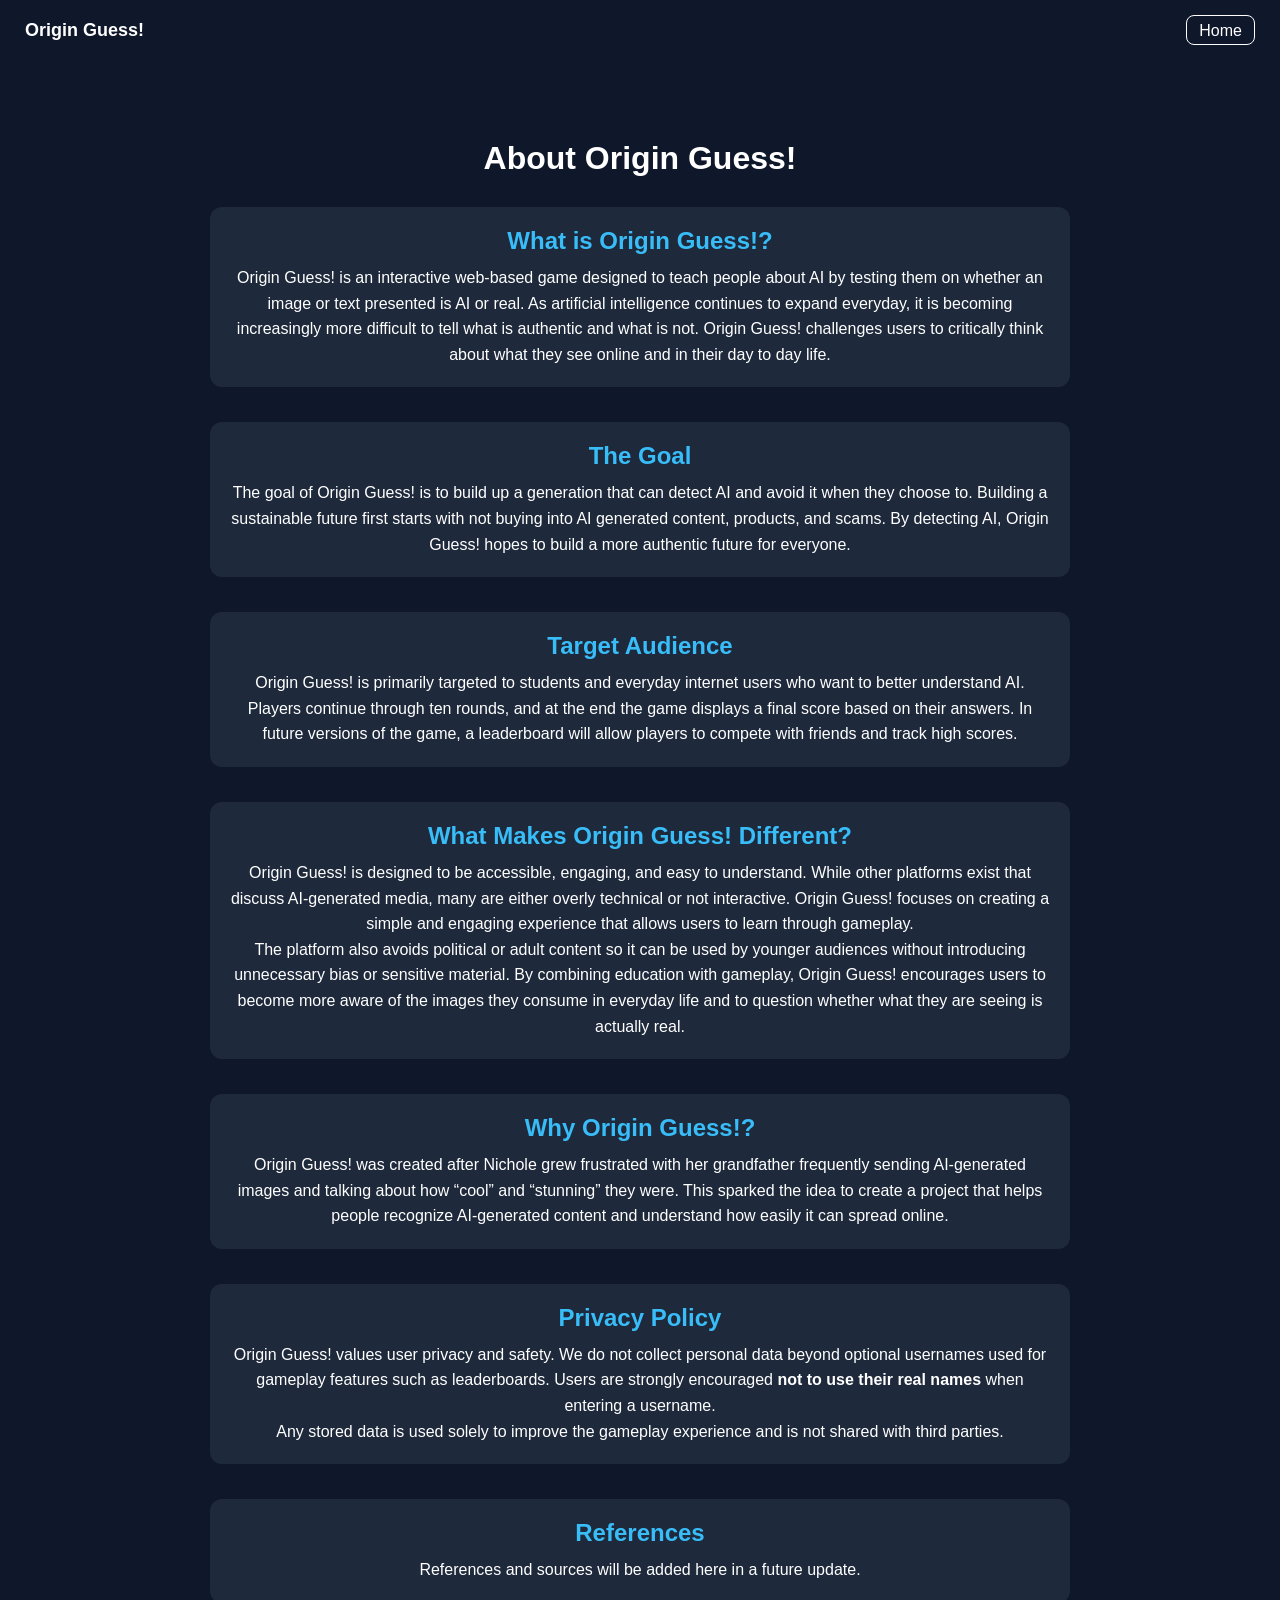
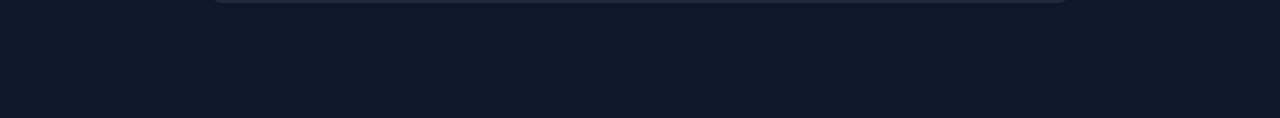
==== about.html @ 5c2cb1cc "Create about.html" ====
<!DOCTYPE html>
<html lang="en">
<head>
  <meta charset="UTF-8">
  <title>About | Origin Guess</title>
  <link rel="stylesheet" href="style.css">

  <style>
    body {
      font-family: Arial, Helvetica, sans-serif;
      background-color: #0f172a;
      color: white;
      margin: 0;
    }

    /* HEADER */
    .header {
      position: fixed;
      top: 0;
      left: 0;
      width: 100%;
      display: flex;
      justify-content: space-between;
      align-items: center;
      padding: 15px 25px;
      box-sizing: border-box;
      z-index: 1000;
    }

    .logo {
      font-size: 18px;
      font-weight: bold;
    }

    .home-btn {
      text-decoration: none;
      color: white;
      border: 1px solid white;
      padding: 6px 12px;
      border-radius: 8px;
      transition: 0.2s;
    }

    .home-btn:hover {
      background-color: white;
      color: #0f172a;
    }

    /* MAIN CONTENT */
    .container {
      max-width: 900px;
      margin: 120px auto 60px;
      padding: 20px;
    }

    h1 {
      text-align: center;
      margin-bottom: 30px;
    }

    .section {
      margin-bottom: 35px;
      padding: 20px;
      background-color: #1e293b;
      border-radius: 12px;
    }

    .section h2 {
      margin-bottom: 10px;
      color: #38bdf8;
    }

    .section p {
      line-height: 1.6;
    }
  </style>
</head>

<body>

  <!-- HEADER -->
  <div class="header">
    <div class="logo">Origin Guess!</div>
    <a href="index.html" class="home-btn">Home</a>
  </div>

  <!-- MAIN -->
  <div class="container">

    <h1>About Origin Guess!</h1>

    <div class="section">
      <h2>What is Origin Guess!?</h2>
      <p>
        Origin Guess! is an interactive web-based game designed to teach people about AI by testing them on whether an image or text presented is AI or real.
        As artificial intelligence continues to expand everyday, it is becoming increasingly more difficult to tell what is authentic and what is not.
        Origin Guess! challenges users to critically think about what they see online and in their day to day life.
      </p>
    </div>

    <div class="section">
      <h2>The Goal</h2>
      <p>
        The goal of Origin Guess! is to build up a generation that can detect AI and avoid it when they choose to.
        Building a sustainable future first starts with not buying into AI generated content, products, and scams.
        By detecting AI, Origin Guess! hopes to build a more authentic future for everyone.
      </p>
    </div>

    <div class="section">
      <h2>Target Audience</h2>
      <p>
        Origin Guess! is primarily targeted to students and everyday internet users who want to better understand AI.
        Players continue through ten rounds, and at the end the game displays a final score based on their answers.
        In future versions of the game, a leaderboard will allow players to compete with friends and track high scores.
      </p>
    </div>

    <div class="section">
      <h2>What Makes Origin Guess! Different?</h2>
      <p>
        Origin Guess! is designed to be accessible, engaging, and easy to understand.
        While other platforms exist that discuss AI-generated media, many are either overly technical or not interactive.
        Origin Guess! focuses on creating a simple and engaging experience that allows users to learn through gameplay.
      </p>
      <p>
        The platform also avoids political or adult content so it can be used by younger audiences without introducing unnecessary bias or sensitive material.
        By combining education with gameplay, Origin Guess! encourages users to become more aware of the images they consume in everyday life and to question whether what they are seeing is actually real.
      </p>
    </div>

    <div class="section">
      <h2>Why Origin Guess!?</h2>
      <p>
        Origin Guess! was created after Nichole grew frustrated with her grandfather frequently sending AI-generated images and talking about how “cool” and “stunning” they were.
        This sparked the idea to create a project that helps people recognize AI-generated content and understand how easily it can spread online.
      </p>
    </div>

    <div class="section">
      <h2>Privacy Policy</h2>
      <p>
        Origin Guess! values user privacy and safety. We do not collect personal data beyond optional usernames used for gameplay features such as leaderboards.
        Users are strongly encouraged <strong>not to use their real names</strong> when entering a username.
      </p>
      <p>
        Any stored data is used solely to improve the gameplay experience and is not shared with third parties.
      </p>
    </div>

    <div class="section">
      <h2>References</h2>
      <p>
        References and sources will be added here in a future update.
      </p>
    </div>

  </div>

</body>
</html>
---- style.css ----
*{
    margin:0;
    padding:0;
    box-sizing:border-box;
}

body{
    font-family: Arial, Helvetica, sans-serif;
    background:#f4f4f4;
    color:#222;
    display:flex;
    flex-direction:column;
    min-height:100vh;
}

body.fade-out{
    opacity:0;
    transition:0.4s ease;
}

.fade-in{
    opacity:1;
    animation:fadeIn 0.6s ease-in;
}

@keyframes fadeIn{
    from{opacity:0;}
    to{opacity:1;}
}

.popup {
  position: fixed;
  top: 0;
  left: 0;
  width: 100%;
  height: 100%;
  background: rgba(0,0,0,0.6);
  display: flex;
  justify-content: center;
  align-items: center;
  z-index: 1000;
}

.popup.hidden {
  display: none;
}

.popup-content {
  background: white;
  padding: 25px;
  border-radius: 12px;
  text-align: center;
  width: 300px;
}


.container,
.game-container{
    flex:1;
    text-align:center;
    padding:60px 20px;
}


.game-header{
    display:flex;
    justify-content:space-between;
    align-items:center;
    padding:15px 20px;
}

.header-logo{
    height:50px;
}

.home-btn{
    height:30px;
    cursor:pointer;
}

.learn-card {
  background: #fff;
  padding: 20px;
  margin: 20px auto;
  width: 90%;
  max-width: 600px;
  border-radius: 12px;
  box-shadow: 0 2px 6px rgba(0,0,0,0.08);

  display: none;
}

.logo-box{
    display:inline-block;
    border:4px solid #222;
    padding:20px;
    border-radius:12px;
    background:white;
}

.logo-box img{
    max-width:320px;
    width:100%;
}

.divider{
    width:200px;
    height:2px;
    background:#222;
    margin:20px auto 30px auto;
    border-radius:2px;
}

.quiz-container {
  text-align: center;
  margin-bottom: 40px;
}

.quiz-container img {
  max-width: 400px;
  width: 100%;
  border-radius: 12px;
  margin-bottom: 15px;
}

.quiz-buttons button {
  margin: 5px;
  padding: 10px 20px;
  border: none;
  border-radius: 8px;
  cursor: pointer;
  background-color: #333;
  color: white;
}

.quiz-buttons button:hover {
  background-color: #555;
}

.result {
  margin-top: 15px;
  font-weight: bold;
}

.explanation {
  margin-top: 10px;
  font-size: 14px;
  color: #555;
  max-width: 500px;
  margin-left: auto;
  margin-right: auto;
}

.tagline{
    margin-top:25px;
    font-size:20px;
    color:#555;
}

.buttons{
    margin-top:40px;
    display:flex;
    flex-direction:column;
    align-items:center;
    gap:15px;
}

.btn{
    text-decoration:none;
    background:#7f9a8a;
    color:white;
    padding:12px 28px;
    border-radius:8px;
    font-size:16px;
    width:220px;
    transition:0.2s;
}

.btn:hover{
    opacity:0.85;
}

.play{
    font-size:20px;
    padding:16px 36px;
    width:260px;
    background:#ff5a5a;
}

.hidden{
    display:none;
}

#difficulty-menu{
    margin-top:30px;
    text-align:center;
}

.difficulty-buttons{
    display:flex;
    flex-direction:column;
    align-items:center;
    gap:15px;
    margin-top:20px;
}


#leaderboard{
    margin-top:20px;
    width:100%;
    display:flex;
    flex-direction:column;
    align-items:center;
}

.leaderboard-item{
    display:flex;
    justify-content:space-between;
    align-items:center;
    padding:12px 16px;
    margin:8px 0;
    width:90%;
    max-width:500px;
    border-radius:12px;
    background:#ffffff;
    box-shadow:0 2px 6px rgba(0,0,0,0.08);
    font-size:16px;
    transition:0.2s;
}

.leaderboard-item:hover{
    transform:scale(1.01);
}

.gold{
    background:linear-gradient(90deg,#ffd700,#fff4b3);
}

.silver{
    background:linear-gradient(90deg,#c0c0c0,#f0f0f0);
}

.bronze{
    background:linear-gradient(90deg,#cd7f32,#f5d1a4);
}

.leaderboard-item.you{
    background:#eef5f1 !important;
    outline:2px solid #c7e8d4;
}

.leaderboard-item span{
    flex:1;
    text-align:center;
}

.leaderboard-item span:first-child{
    text-align:left;
    font-weight:bold;
}

.level-header {
  text-align: center;
  margin-bottom: 25px;
}

.level-header h1 {
  color: #e53935; /* nice red */
  font-size: 2.5rem;
  margin-bottom: 10px;
  letter-spacing: 1px;
}

.divider {
  width: 80px;
  height: 4px;
  background-color: #e53935;
  margin: 0 auto;
  border-radius: 2px;
}
.leaderboard-item span:last-child{
    text-align:right;
    font-weight:bold;
}

#play-again{
    margin:15px 0;
    padding:12px 20px;
    border:none;
    border-radius:10px;
    background:#7b2cbf;
    color:white;
    font-weight:bold;
    cursor:pointer;
}
.username-warning{
  font-size:13px;
  color:#666;
  margin:10px 0 15px 0;
}

#play-again:hover{
    opacity:0.9;
}

footer{
    background:#222;      
    color:white;            
    text-align:center;
    padding:20px;
    margin-top:auto;        
}

/* spacing between lines */
footer p{
    margin:5px 0;
}

.video-container {
  position: relative;
  width: 100%;
  max-width: 700px;
  height: 394px; 
  margin: 0 auto 25px auto;
  padding-bottom: 0;
}

.video-container iframe {
  position: absolute;
  top: 0;
  left: 0;
  width: 100%;
  height: 100%;
  border: none;
}

footer a{
    color:#ff5a5a;        
    text-decoration:none;
    margin:0 4px;
    font-weight:500;
}

footer a:hover{
    text-decoration:underline;
    opacity:0.85;
}
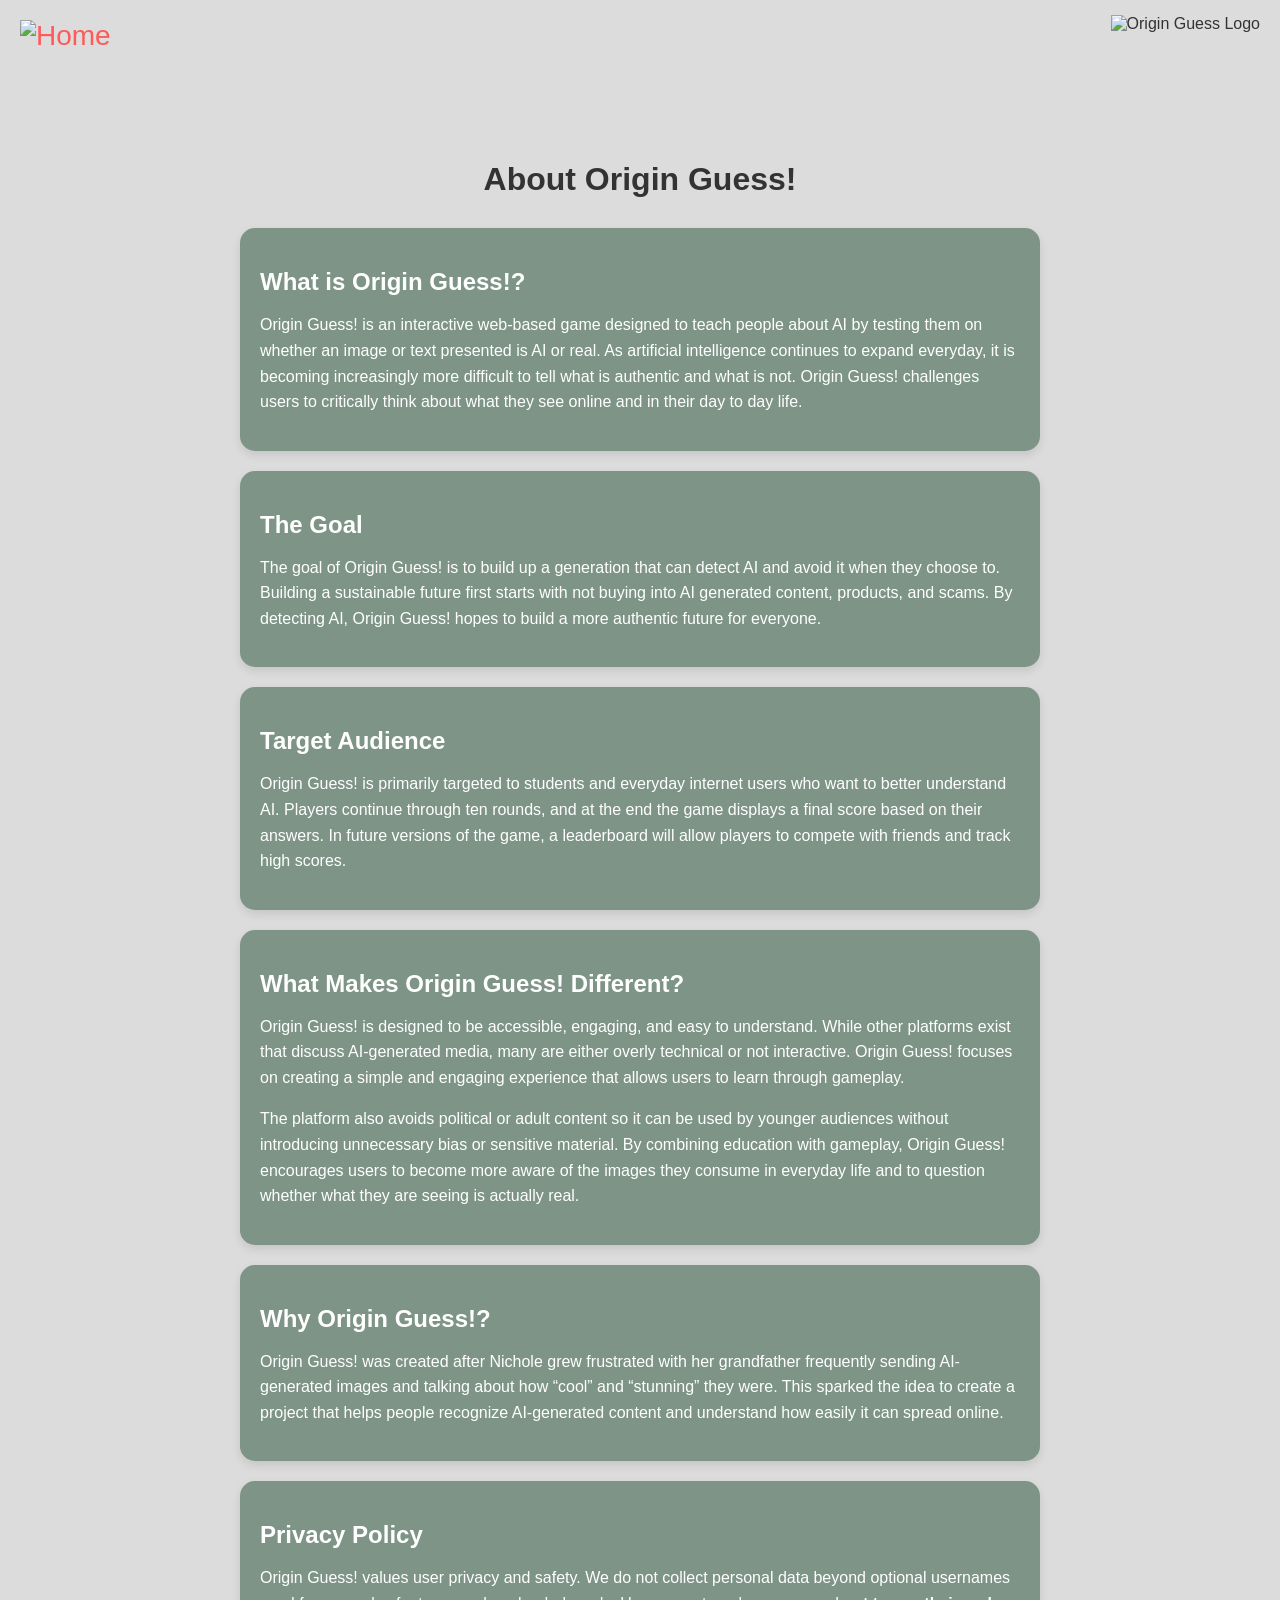
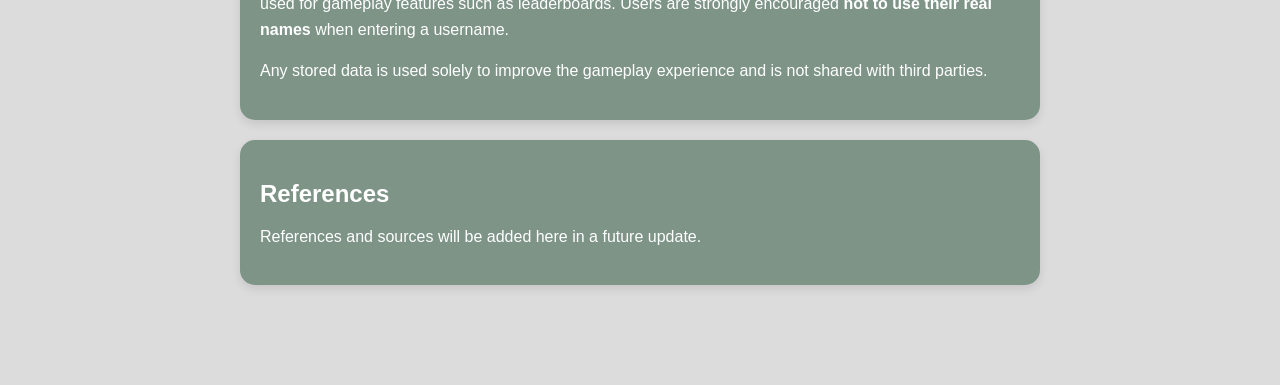
==== commit 2f11b35d: "Update about.html" ====
--- a/about.html
+++ b/about.html
@@ -3,52 +3,43 @@
 <head>
   <meta charset="UTF-8">
   <title>About | Origin Guess</title>
-  <link rel="stylesheet" href="style.css">
 
   <style>
     body {
       font-family: Arial, Helvetica, sans-serif;
-      background-color: #0f172a;
-      color: white;
+      background-color: #dcdcdc;
       margin: 0;
+      color: #333;
     }
 
     /* HEADER */
     .header {
       position: fixed;
       top: 0;
-      left: 0;
       width: 100%;
-      display: flex;
-      justify-content: space-between;
-      align-items: center;
-      padding: 15px 25px;
+      padding: 20px;
       box-sizing: border-box;
-      z-index: 1000;
+    }
+
+    .home-icon {
+      position: absolute;
+      left: 20px;
+      top: 20px;
+      font-size: 28px;
+      text-decoration: none;
+      color: #ff5a5a;
     }
 
     .logo {
-      font-size: 18px;
-      font-weight: bold;
-    }
-
-    .home-btn {
-      text-decoration: none;
-      color: white;
-      border: 1px solid white;
-      padding: 6px 12px;
-      border-radius: 8px;
-      transition: 0.2s;
-    }
-
-    .home-btn:hover {
-      background-color: white;
-      color: #0f172a;
+      position: absolute;
+      right: 20px;
+      top: 15px;
+      height: 50px;
     }
 
     /* MAIN CONTENT */
     .container {
-      max-width: 900px;
+      max-width: 800px;
       margin: 120px auto 60px;
       padding: 20px;
     }
@@ -59,15 +50,16 @@
     }
 
     .section {
-      margin-bottom: 35px;
+      background-color: #7d9487;
+      color: white;
       padding: 20px;
-      background-color: #1e293b;
-      border-radius: 12px;
+      margin-bottom: 20px;
+      border-radius: 15px;
+      box-shadow: 0 4px 10px rgba(0,0,0,0.1);
     }
 
     .section h2 {
       margin-bottom: 10px;
-      color: #38bdf8;
     }
 
     .section p {
@@ -78,13 +70,15 @@
 
 <body>
 
-  <!-- HEADER -->
-  <div class="header">
-    <div class="logo">Origin Guess!</div>
-    <a href="index.html" class="home-btn">Home</a>
-  </div>
+<div class="header">
+  <a href="index.html">
+    <img src="images/home.png" alt="Home" class="home-icon">
+  </a>
 
-  <!-- MAIN -->
+  <img src="images/logo.png" alt="Origin Guess Logo" class="logo">
+</div>
+  
+  <!-- CONTENT -->
   <div class="container">
 
     <h1>About Origin Guess!</h1>
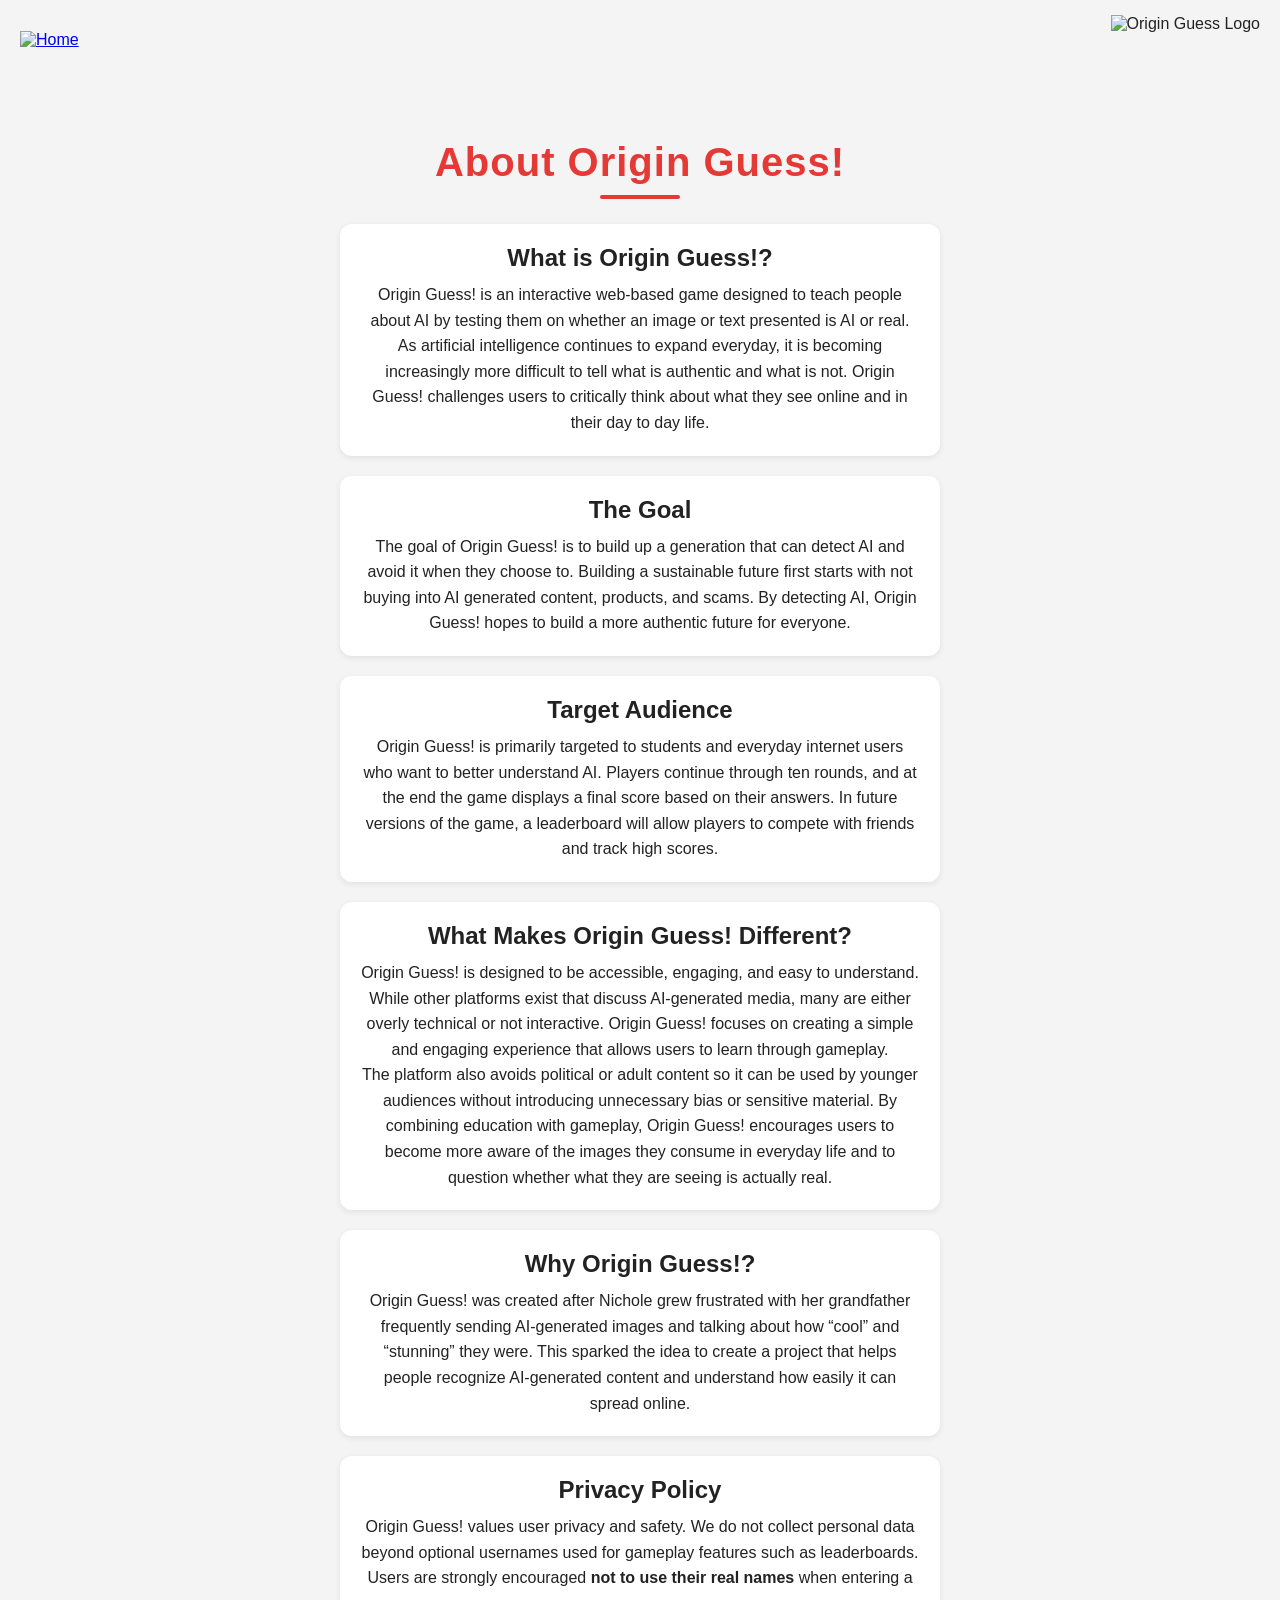
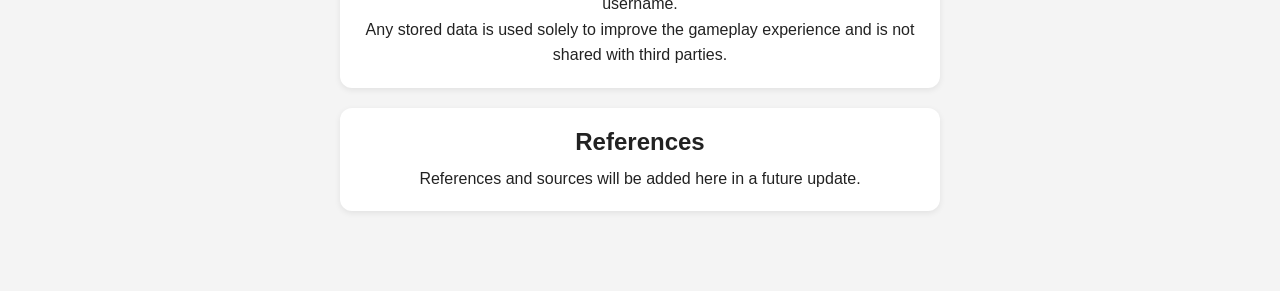
==== commit 568b79c4: "Update about.html" ====
--- a/about.html
+++ b/about.html
@@ -3,87 +3,28 @@
 <head>
   <meta charset="UTF-8">
   <title>About | Origin Guess</title>
-
-  <style>
-    body {
-      font-family: Arial, Helvetica, sans-serif;
-      background-color: #dcdcdc;
-      margin: 0;
-      color: #333;
-    }
-
-    /* HEADER */
-    .header {
-      position: fixed;
-      top: 0;
-      width: 100%;
-      padding: 20px;
-      box-sizing: border-box;
-    }
-
-    .home-icon {
-      position: absolute;
-      left: 20px;
-      top: 20px;
-      font-size: 28px;
-      text-decoration: none;
-      color: #ff5a5a;
-    }
-
-    .logo {
-      position: absolute;
-      right: 20px;
-      top: 15px;
-      height: 50px;
-    }
-
-    /* MAIN CONTENT */
-    .container {
-      max-width: 800px;
-      margin: 120px auto 60px;
-      padding: 20px;
-    }
-
-    h1 {
-      text-align: center;
-      margin-bottom: 30px;
-    }
-
-    .section {
-      background-color: #7d9487;
-      color: white;
-      padding: 20px;
-      margin-bottom: 20px;
-      border-radius: 15px;
-      box-shadow: 0 4px 10px rgba(0,0,0,0.1);
-    }
-
-    .section h2 {
-      margin-bottom: 10px;
-    }
-
-    .section p {
-      line-height: 1.6;
-    }
-  </style>
+  <link rel="stylesheet" href="style.css">
 </head>
 
-<body>
+<body class="fade-in">
 
-<div class="header">
-  <a href="index.html">
-    <img src="images/home.png" alt="Home" class="home-icon">
-  </a>
+  <div class="game-header">
+    <a href="index.html">
+      <img src="images/home.png" alt="Home" class="home-btn">
+    </a>
 
-  <img src="images/logo.png" alt="Origin Guess Logo" class="logo">
-</div>
-  
-  <!-- CONTENT -->
+    <img src="images/LOGO.jpg" alt="Origin Guess Logo" class="header-logo">
+  </div>
+
+  <!-- MAIN CONTENT -->
   <div class="container">
 
-    <h1>About Origin Guess!</h1>
+    <div class="level-header">
+      <h1>About Origin Guess!</h1>
+      <div class="divider"></div>
+    </div>
 
-    <div class="section">
+    <div class="about-section">
       <h2>What is Origin Guess!?</h2>
       <p>
         Origin Guess! is an interactive web-based game designed to teach people about AI by testing them on whether an image or text presented is AI or real.
@@ -92,7 +33,7 @@
       </p>
     </div>
 
-    <div class="section">
+    <div class="about-section">
       <h2>The Goal</h2>
       <p>
         The goal of Origin Guess! is to build up a generation that can detect AI and avoid it when they choose to.
@@ -101,7 +42,7 @@
       </p>
     </div>
 
-    <div class="section">
+    <div class="about-section">
       <h2>Target Audience</h2>
       <p>
         Origin Guess! is primarily targeted to students and everyday internet users who want to better understand AI.
@@ -110,7 +51,7 @@
       </p>
     </div>
 
-    <div class="section">
+    <div class="about-section">
       <h2>What Makes Origin Guess! Different?</h2>
       <p>
         Origin Guess! is designed to be accessible, engaging, and easy to understand.
@@ -123,7 +64,7 @@
       </p>
     </div>
 
-    <div class="section">
+    <div class="about-section">
       <h2>Why Origin Guess!?</h2>
       <p>
         Origin Guess! was created after Nichole grew frustrated with her grandfather frequently sending AI-generated images and talking about how “cool” and “stunning” they were.
@@ -131,7 +72,7 @@
       </p>
     </div>
 
-    <div class="section">
+    <div class="about-section">
       <h2>Privacy Policy</h2>
       <p>
         Origin Guess! values user privacy and safety. We do not collect personal data beyond optional usernames used for gameplay features such as leaderboards.
@@ -142,7 +83,7 @@
       </p>
     </div>
 
-    <div class="section">
+    <div class="about-section">
       <h2>References</h2>
       <p>
         References and sources will be added here in a future update.
--- a/style.css
+++ b/style.css
@@ -0,0 +1,365 @@
+*{
+    margin:0;
+    padding:0;
+    box-sizing:border-box;
+}
+
+body{
+    font-family: Arial, Helvetica, sans-serif;
+    background:#f4f4f4;
+    color:#222;
+    display:flex;
+    flex-direction:column;
+    min-height:100vh;
+}
+
+.about-section {
+  background: #fff;
+  padding: 20px;
+  margin: 20px auto;
+  width: 90%;
+  max-width: 600px;
+  border-radius: 12px;
+  box-shadow: 0 2px 6px rgba(0,0,0,0.08);
+}
+
+.about-section h2 {
+  margin-bottom: 10px;
+}
+
+.about-section p {
+  line-height: 1.6;
+}
+
+body.fade-out{
+    opacity:0;
+    transition:0.4s ease;
+}
+
+.fade-in{
+    opacity:1;
+    animation:fadeIn 0.6s ease-in;
+}
+
+@keyframes fadeIn{
+    from{opacity:0;}
+    to{opacity:1;}
+}
+
+.popup {
+  position: fixed;
+  top: 0;
+  left: 0;
+  width: 100%;
+  height: 100%;
+  background: rgba(0,0,0,0.6);
+  display: flex;
+  justify-content: center;
+  align-items: center;
+  z-index: 1000;
+}
+
+.popup.hidden {
+  display: none;
+}
+
+.popup-content {
+  background: white;
+  padding: 25px;
+  border-radius: 12px;
+  text-align: center;
+  width: 300px;
+}
+
+
+.container,
+.game-container{
+    flex:1;
+    text-align:center;
+    padding:60px 20px;
+}
+
+
+.game-header{
+    display:flex;
+    justify-content:space-between;
+    align-items:center;
+    padding:15px 20px;
+}
+
+.header-logo{
+    height:50px;
+}
+
+.home-btn{
+    height:30px;
+    cursor:pointer;
+}
+
+.learn-card {
+  background: #fff;
+  padding: 20px;
+  margin: 20px auto;
+  width: 90%;
+  max-width: 600px;
+  border-radius: 12px;
+  box-shadow: 0 2px 6px rgba(0,0,0,0.08);
+
+  display: none;
+}
+
+.logo-box{
+    display:inline-block;
+    border:4px solid #222;
+    padding:20px;
+    border-radius:12px;
+    background:white;
+}
+
+.logo-box img{
+    max-width:320px;
+    width:100%;
+}
+
+.divider{
+    width:200px;
+    height:2px;
+    background:#222;
+    margin:20px auto 30px auto;
+    border-radius:2px;
+}
+
+.quiz-container {
+  text-align: center;
+  margin-bottom: 40px;
+}
+
+.quiz-container img {
+  max-width: 400px;
+  width: 100%;
+  border-radius: 12px;
+  margin-bottom: 15px;
+}
+
+.quiz-buttons button {
+  margin: 5px;
+  padding: 10px 20px;
+  border: none;
+  border-radius: 8px;
+  cursor: pointer;
+  background-color: #333;
+  color: white;
+}
+
+.quiz-buttons button:hover {
+  background-color: #555;
+}
+
+.result {
+  margin-top: 15px;
+  font-weight: bold;
+}
+
+.explanation {
+  margin-top: 10px;
+  font-size: 14px;
+  color: #555;
+  max-width: 500px;
+  margin-left: auto;
+  margin-right: auto;
+}
+
+.tagline{
+    margin-top:25px;
+    font-size:20px;
+    color:#555;
+}
+
+.buttons{
+    margin-top:40px;
+    display:flex;
+    flex-direction:column;
+    align-items:center;
+    gap:15px;
+}
+
+.btn{
+    text-decoration:none;
+    background:#7f9a8a;
+    color:white;
+    padding:12px 28px;
+    border-radius:8px;
+    font-size:16px;
+    width:220px;
+    transition:0.2s;
+}
+
+.btn:hover{
+    opacity:0.85;
+}
+
+.play{
+    font-size:20px;
+    padding:16px 36px;
+    width:260px;
+    background:#ff5a5a;
+}
+
+.hidden{
+    display:none;
+}
+
+#difficulty-menu{
+    margin-top:30px;
+    text-align:center;
+}
+
+.difficulty-buttons{
+    display:flex;
+    flex-direction:column;
+    align-items:center;
+    gap:15px;
+    margin-top:20px;
+}
+
+
+#leaderboard{
+    margin-top:20px;
+    width:100%;
+    display:flex;
+    flex-direction:column;
+    align-items:center;
+}
+
+.leaderboard-item{
+    display:flex;
+    justify-content:space-between;
+    align-items:center;
+    padding:12px 16px;
+    margin:8px 0;
+    width:90%;
+    max-width:500px;
+    border-radius:12px;
+    background:#ffffff;
+    box-shadow:0 2px 6px rgba(0,0,0,0.08);
+    font-size:16px;
+    transition:0.2s;
+}
+
+.leaderboard-item:hover{
+    transform:scale(1.01);
+}
+
+.gold{
+    background:linear-gradient(90deg,#ffd700,#fff4b3);
+}
+
+.silver{
+    background:linear-gradient(90deg,#c0c0c0,#f0f0f0);
+}
+
+.bronze{
+    background:linear-gradient(90deg,#cd7f32,#f5d1a4);
+}
+
+.leaderboard-item.you{
+    background:#eef5f1 !important;
+    outline:2px solid #c7e8d4;
+}
+
+.leaderboard-item span{
+    flex:1;
+    text-align:center;
+}
+
+.leaderboard-item span:first-child{
+    text-align:left;
+    font-weight:bold;
+}
+
+.level-header {
+  text-align: center;
+  margin-bottom: 25px;
+}
+
+.level-header h1 {
+  color: #e53935; /* nice red */
+  font-size: 2.5rem;
+  margin-bottom: 10px;
+  letter-spacing: 1px;
+}
+
+.divider {
+  width: 80px;
+  height: 4px;
+  background-color: #e53935;
+  margin: 0 auto;
+  border-radius: 2px;
+}
+.leaderboard-item span:last-child{
+    text-align:right;
+    font-weight:bold;
+}
+
+#play-again{
+    margin:15px 0;
+    padding:12px 20px;
+    border:none;
+    border-radius:10px;
+    background:#7b2cbf;
+    color:white;
+    font-weight:bold;
+    cursor:pointer;
+}
+.username-warning{
+  font-size:13px;
+  color:#666;
+  margin:10px 0 15px 0;
+}
+
+#play-again:hover{
+    opacity:0.9;
+}
+
+footer{
+    background:#222;      
+    color:white;            
+    text-align:center;
+    padding:20px;
+    margin-top:auto;        
+}
+
+/* spacing between lines */
+footer p{
+    margin:5px 0;
+}
+
+.video-container {
+  position: relative;
+  width: 100%;
+  max-width: 700px;
+  height: 394px; 
+  margin: 0 auto 25px auto;
+  padding-bottom: 0;
+}
+
+.video-container iframe {
+  position: absolute;
+  top: 0;
+  left: 0;
+  width: 100%;
+  height: 100%;
+  border: none;
+}
+
+footer a{
+    color:#ff5a5a;        
+    text-decoration:none;
+    margin:0 4px;
+    font-weight:500;
+}
+
+footer a:hover{
+    text-decoration:underline;
+    opacity:0.85;
+}
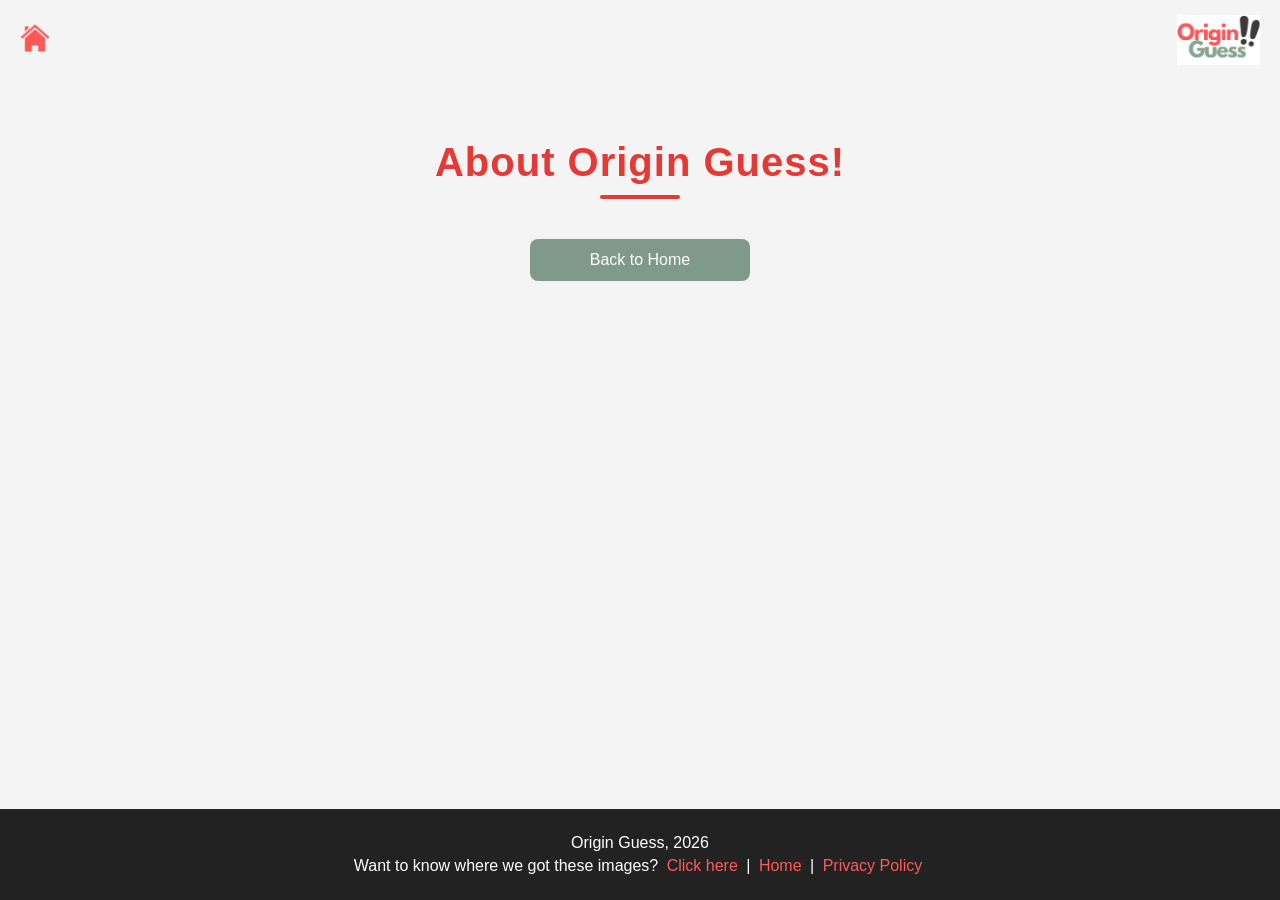
==== commit 5133697d: "Update about.html" ====
--- a/about.html
+++ b/about.html
@@ -8,23 +8,21 @@
 
 <body class="fade-in">
 
-  <div class="game-header">
+  <header class="game-header">
     <a href="index.html">
-      <img src="images/home.png" alt="Home" class="home-btn">
+      <img src="home.png" alt="Home" class="home-btn">
     </a>
+    <img src="LOGO.jpg" alt="Origin Guess Logo" class="header-logo">
+  </header>
 
-    <img src="images/LOGO.jpg" alt="Origin Guess Logo" class="header-logo">
-  </div>
-
-  <!-- MAIN CONTENT -->
-  <div class="container">
+  <div class="game-container">
 
     <div class="level-header">
       <h1>About Origin Guess!</h1>
       <div class="divider"></div>
     </div>
 
-    <div class="about-section">
+    <div class="learn-card">
       <h2>What is Origin Guess!?</h2>
       <p>
         Origin Guess! is an interactive web-based game designed to teach people about AI by testing them on whether an image or text presented is AI or real.
@@ -33,7 +31,7 @@
       </p>
     </div>
 
-    <div class="about-section">
+    <div class="learn-card">
       <h2>The Goal</h2>
       <p>
         The goal of Origin Guess! is to build up a generation that can detect AI and avoid it when they choose to.
@@ -42,7 +40,7 @@
       </p>
     </div>
 
-    <div class="about-section">
+    <div class="learn-card">
       <h2>Target Audience</h2>
       <p>
         Origin Guess! is primarily targeted to students and everyday internet users who want to better understand AI.
@@ -51,7 +49,7 @@
       </p>
     </div>
 
-    <div class="about-section">
+    <div class="learn-card">
       <h2>What Makes Origin Guess! Different?</h2>
       <p>
         Origin Guess! is designed to be accessible, engaging, and easy to understand.
@@ -60,11 +58,11 @@
       </p>
       <p>
         The platform also avoids political or adult content so it can be used by younger audiences without introducing unnecessary bias or sensitive material.
-        By combining education with gameplay, Origin Guess! encourages users to become more aware of the images they consume in everyday life and to question whether what they are seeing is actually real.
+        By combining education with gameplay, Origin Guess! encourages users to become more aware of the images they consume in everyday life.
       </p>
     </div>
 
-    <div class="about-section">
+    <div class="learn-card">
       <h2>Why Origin Guess!?</h2>
       <p>
         Origin Guess! was created after Nichole grew frustrated with her grandfather frequently sending AI-generated images and talking about how “cool” and “stunning” they were.
@@ -72,7 +70,7 @@
       </p>
     </div>
 
-    <div class="about-section">
+    <div class="learn-card">
       <h2>Privacy Policy</h2>
       <p>
         Origin Guess! values user privacy and safety. We do not collect personal data beyond optional usernames used for gameplay features such as leaderboards.
@@ -83,14 +81,29 @@
       </p>
     </div>
 
-    <div class="about-section">
+    <div class="learn-card">
       <h2>References</h2>
       <p>
         References and sources will be added here in a future update.
       </p>
     </div>
 
+    <div class="buttons">
+      <a href="index.html" class="btn">Back to Home</a>
+    </div>
+
   </div>
+
+  <footer>
+    <p>Origin Guess, 2026</p>
+
+    <p class="source-link">
+      Want to know where we got these images?
+      <a href="about.html">Click here</a> |
+      <a href="index.html">Home</a> |
+      <a href="privacy.html">Privacy Policy</a>
+    </p>
+  </footer>
 
 </body>
 </html>
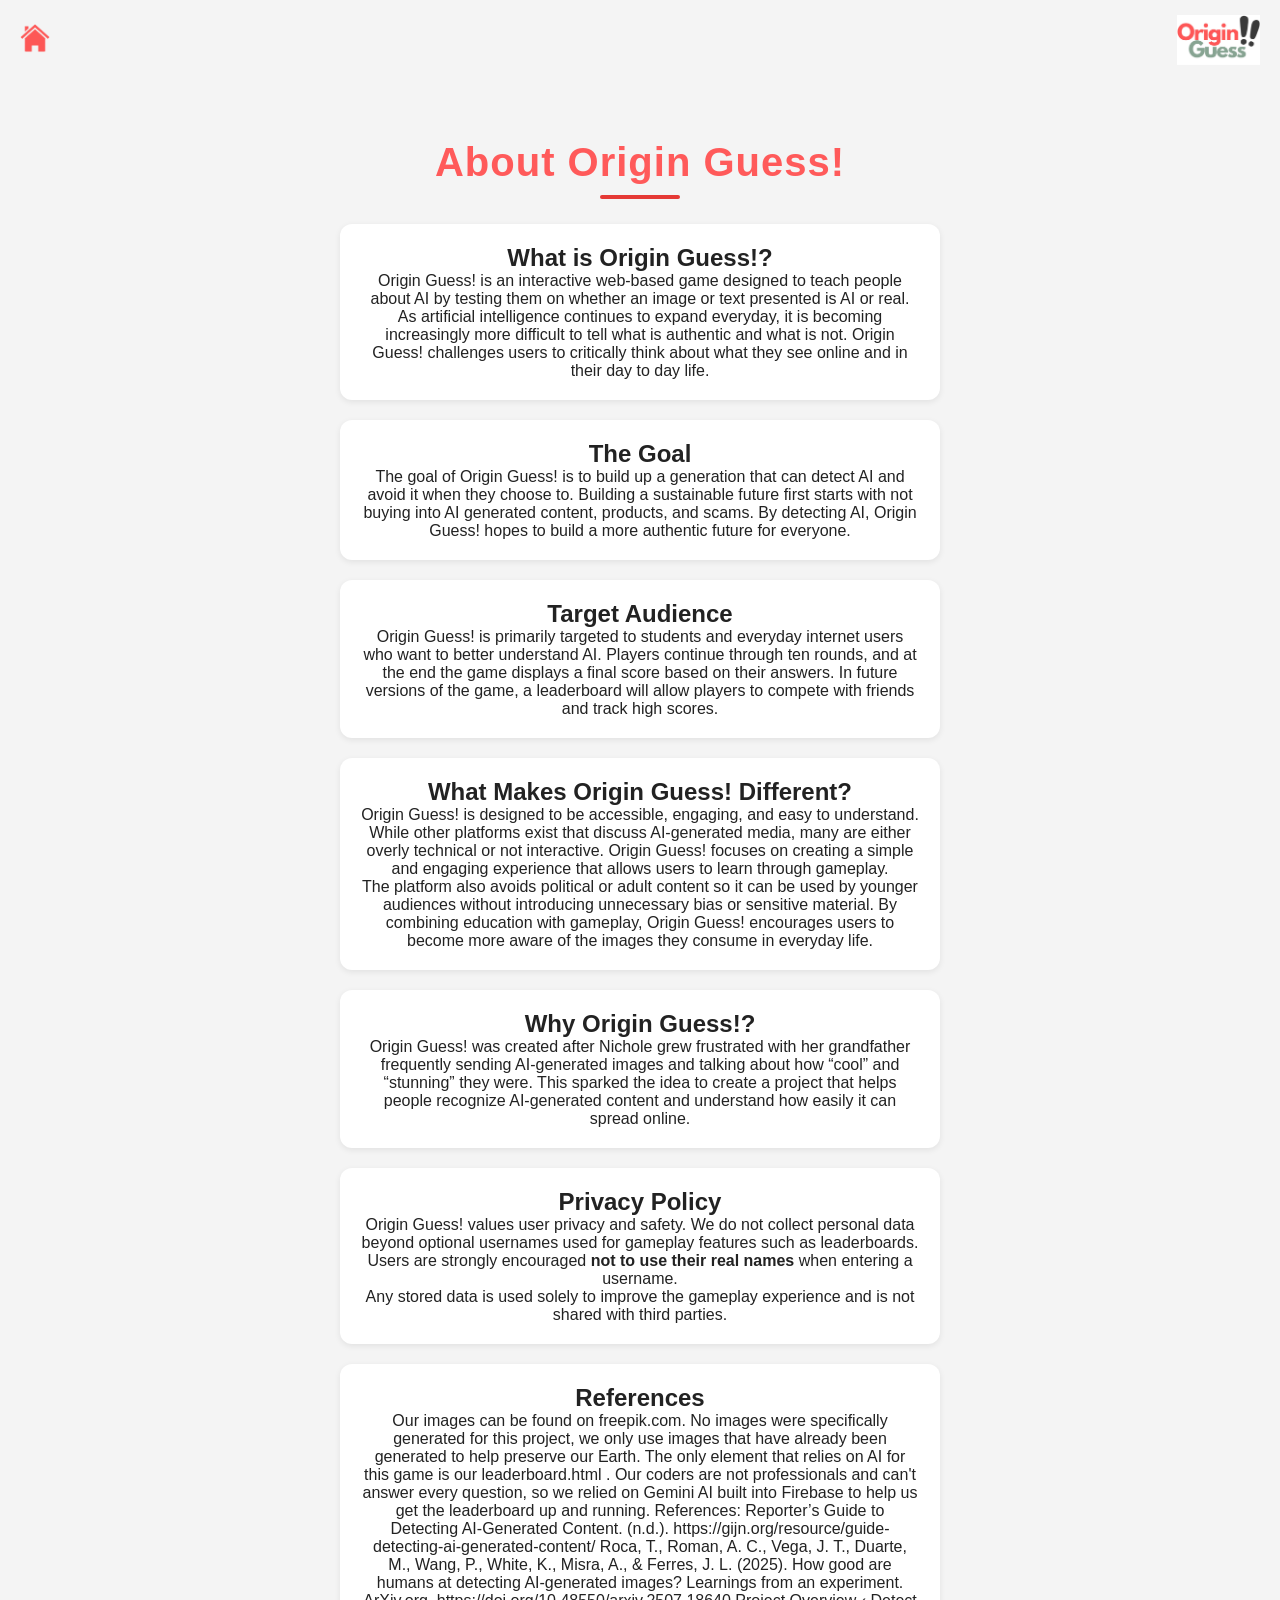
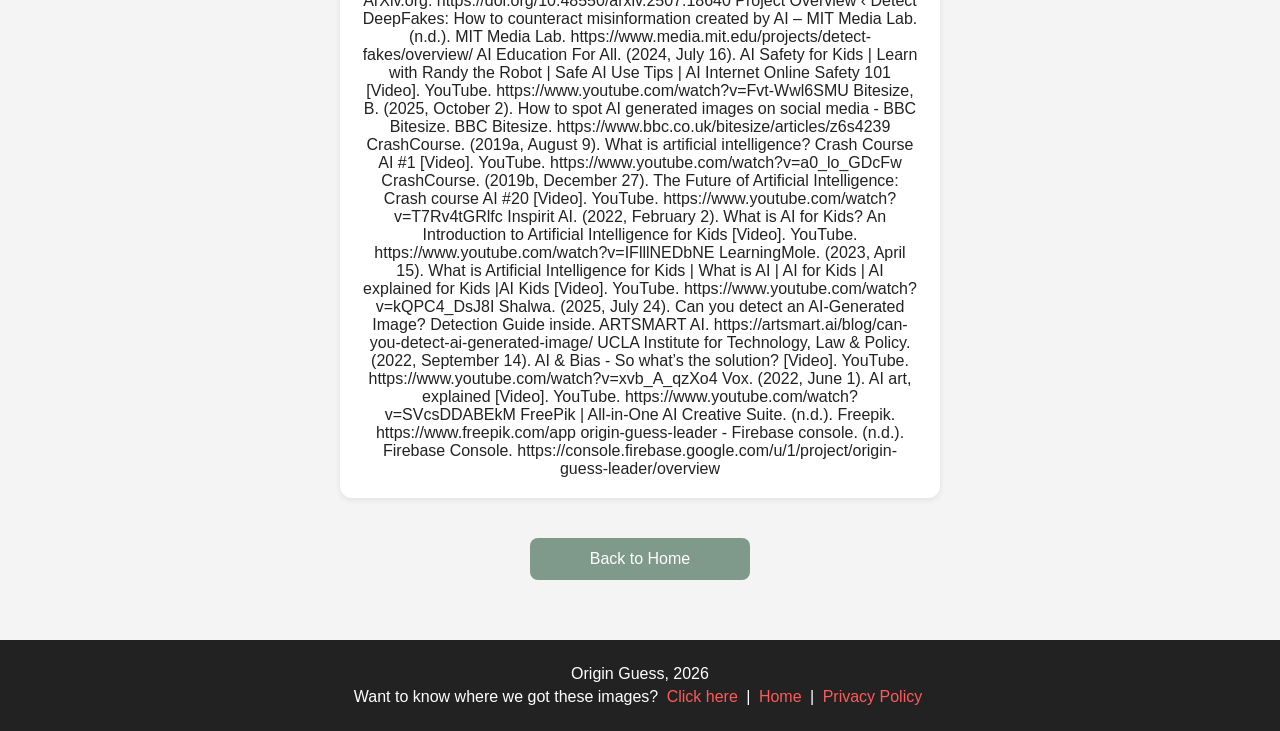
==== commit bfc9c844: "Update about.html" ====
--- a/about.html
+++ b/about.html
@@ -84,7 +84,23 @@
     <div class="learn-card">
       <h2>References</h2>
       <p>
-        References and sources will be added here in a future update.
+        Our images can be found on freepik.com. No images were specifically generated for this project, we only use images that have already been generated to help preserve our Earth.
+        The only element that relies on AI for this game is our leaderboard.html . Our coders are not professionals and can't answer every question, so we relied on Gemini AI built into Firebase to help us get the leaderboard up and running.
+        References:
+        Reporter’s Guide to Detecting AI-Generated Content. (n.d.). https://gijn.org/resource/guide-detecting-ai-generated-content/
+        Roca, T., Roman, A. C., Vega, J. T., Duarte, M., Wang, P., White, K., Misra, A., & Ferres, J. L. (2025). How good are humans at detecting AI-generated images? Learnings from an experiment. ArXiv.org. https://doi.org/10.48550/arxiv.2507.18640
+        Project Overview ‹ Detect DeepFakes: How to counteract misinformation created by AI – MIT Media Lab. (n.d.). MIT Media Lab. https://www.media.mit.edu/projects/detect-fakes/overview/
+        AI Education For All. (2024, July 16). AI Safety for Kids | Learn with Randy the Robot | Safe AI Use Tips | AI Internet Online Safety 101 [Video]. YouTube. https://www.youtube.com/watch?v=Fvt-Wwl6SMU 
+        Bitesize, B. (2025, October 2). How to spot AI generated images on social media - BBC Bitesize. BBC Bitesize. https://www.bbc.co.uk/bitesize/articles/z6s4239 
+        CrashCourse. (2019a, August 9). What is artificial intelligence? Crash Course AI #1 [Video]. YouTube. https://www.youtube.com/watch?v=a0_lo_GDcFw 
+        CrashCourse. (2019b, December 27). The Future of Artificial Intelligence: Crash course AI #20 [Video]. YouTube. https://www.youtube.com/watch?v=T7Rv4tGRlfc 
+        Inspirit AI. (2022, February 2). What is AI for Kids? An Introduction to Artificial Intelligence for Kids [Video]. YouTube. https://www.youtube.com/watch?v=IFlllNEDbNE 
+        LearningMole. (2023, April 15). What is Artificial Intelligence for Kids | What is AI | AI for Kids | AI explained for Kids |AI Kids [Video]. YouTube. https://www.youtube.com/watch?v=kQPC4_DsJ8I 
+        Shalwa. (2025, July 24). Can you detect an AI-Generated Image? Detection Guide inside. ARTSMART AI. https://artsmart.ai/blog/can-you-detect-ai-generated-image/ 
+        UCLA Institute for Technology, Law & Policy. (2022, September 14). AI & Bias - So what’s the solution? [Video]. YouTube. https://www.youtube.com/watch?v=xvb_A_qzXo4 
+        Vox. (2022, June 1). AI art, explained [Video]. YouTube. https://www.youtube.com/watch?v=SVcsDDABEkM
+        FreePik | All-in-One AI Creative Suite. (n.d.). Freepik. https://www.freepik.com/app
+        origin-guess-leader - Firebase console. (n.d.). Firebase Console. https://console.firebase.google.com/u/1/project/origin-guess-leader/overview
       </p>
     </div>
 
--- a/style.css
+++ b/style.css
@@ -39,6 +39,17 @@
 .fade-in{
     opacity:1;
     animation:fadeIn 0.6s ease-in;
+}
+
+.learn-box {
+  background: #fff;
+  padding: 20px;
+  margin: 20px auto;
+  width: 90%;
+  max-width: 600px;
+  border-radius: 12px;
+  box-shadow: 0 2px 6px rgba(0,0,0,0.08);
+  text-align: center; 
 }
 
 @keyframes fadeIn{
@@ -105,7 +116,18 @@
   border-radius: 12px;
   box-shadow: 0 2px 6px rgba(0,0,0,0.08);
 
-  display: none;
+}
+
+.quiz-explanation {
+  background: #fff;
+  padding: 20px;
+  margin: 20px auto;
+  width: 90%;
+  max-width: 600px;
+  border-radius: 12px;
+  box-shadow: 0 2px 6px rgba(0,0,0,0.08);
+
+  display: none; 
 }
 
 .logo-box{
@@ -135,8 +157,10 @@
 }
 
 .quiz-container img {
+  width: 100%;
   max-width: 400px;
-  width: 100%;
+  height: 600px; 
+  object-fit: cover;
   border-radius: 12px;
   margin-bottom: 15px;
 }
@@ -283,7 +307,7 @@
 }
 
 .level-header h1 {
-  color: #e53935; /* nice red */
+  color: #ff5a5a;
   font-size: 2.5rem;
   margin-bottom: 10px;
   letter-spacing: 1px;
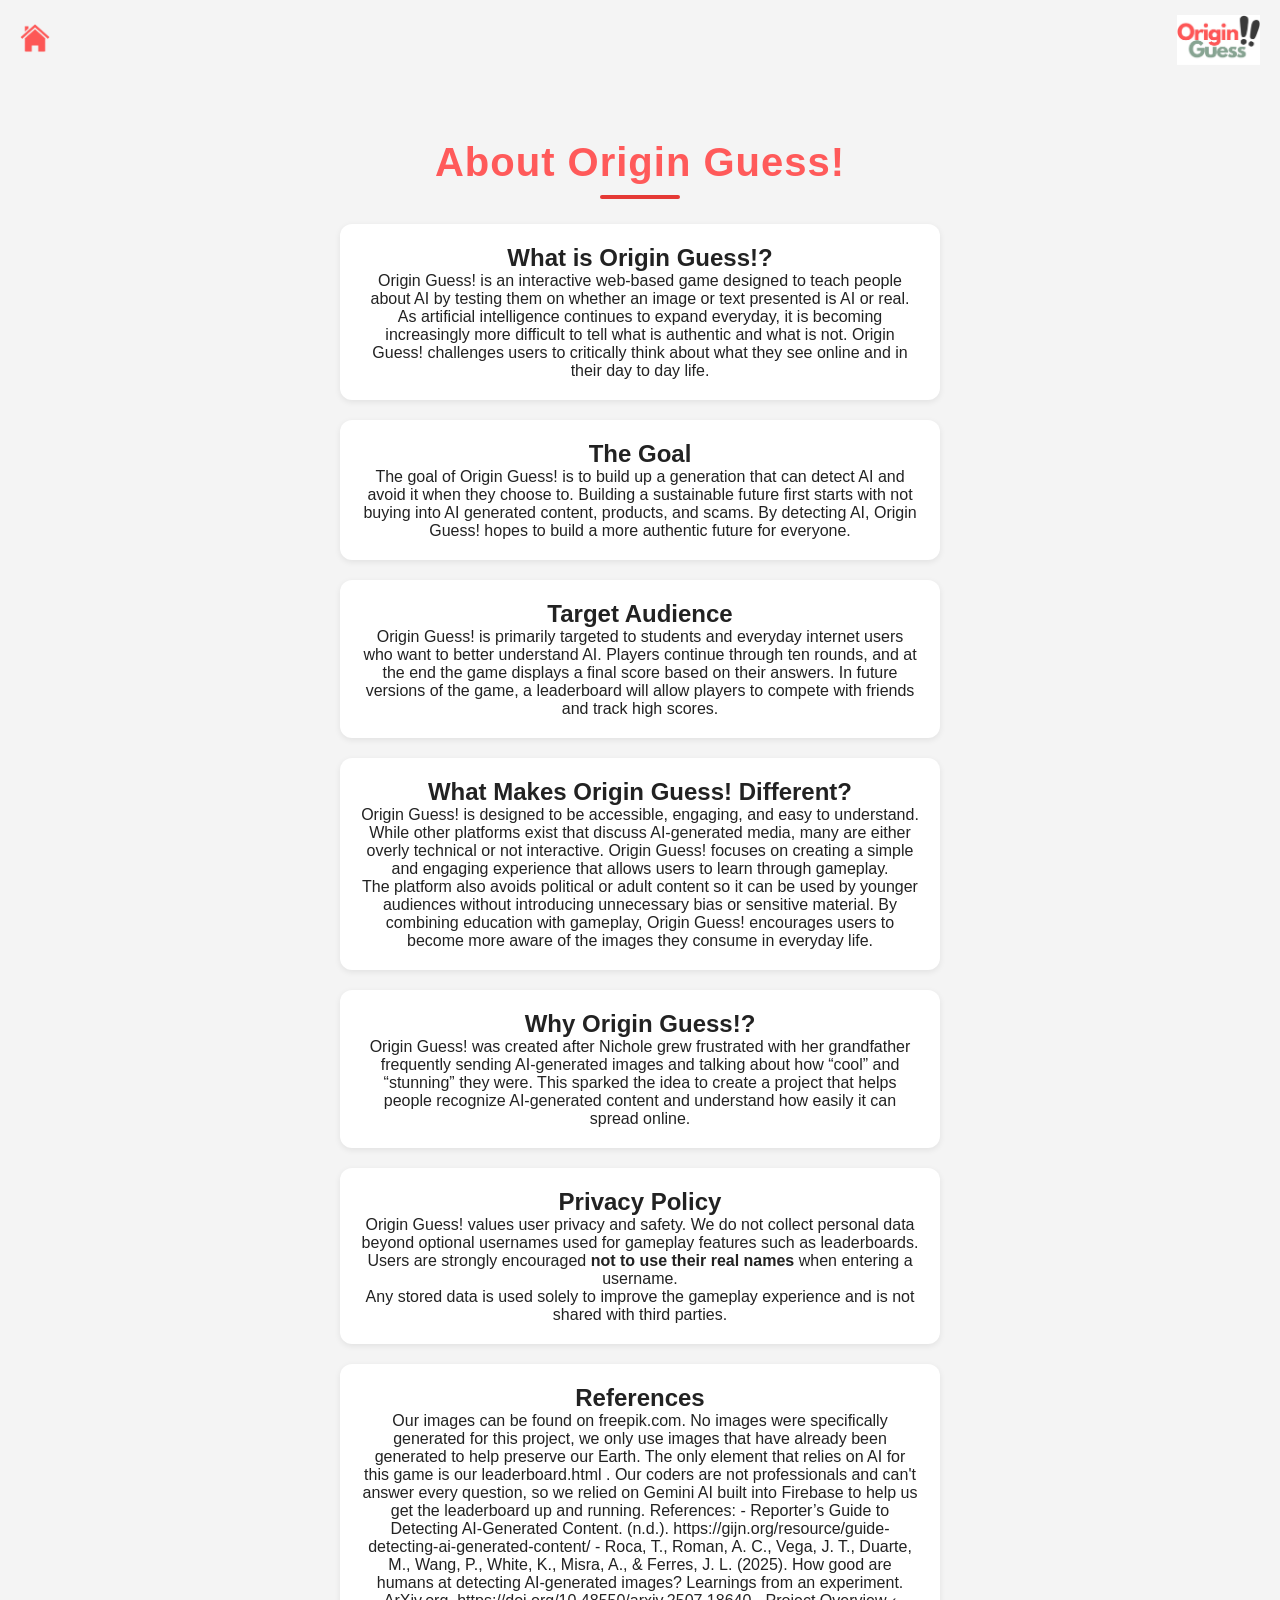
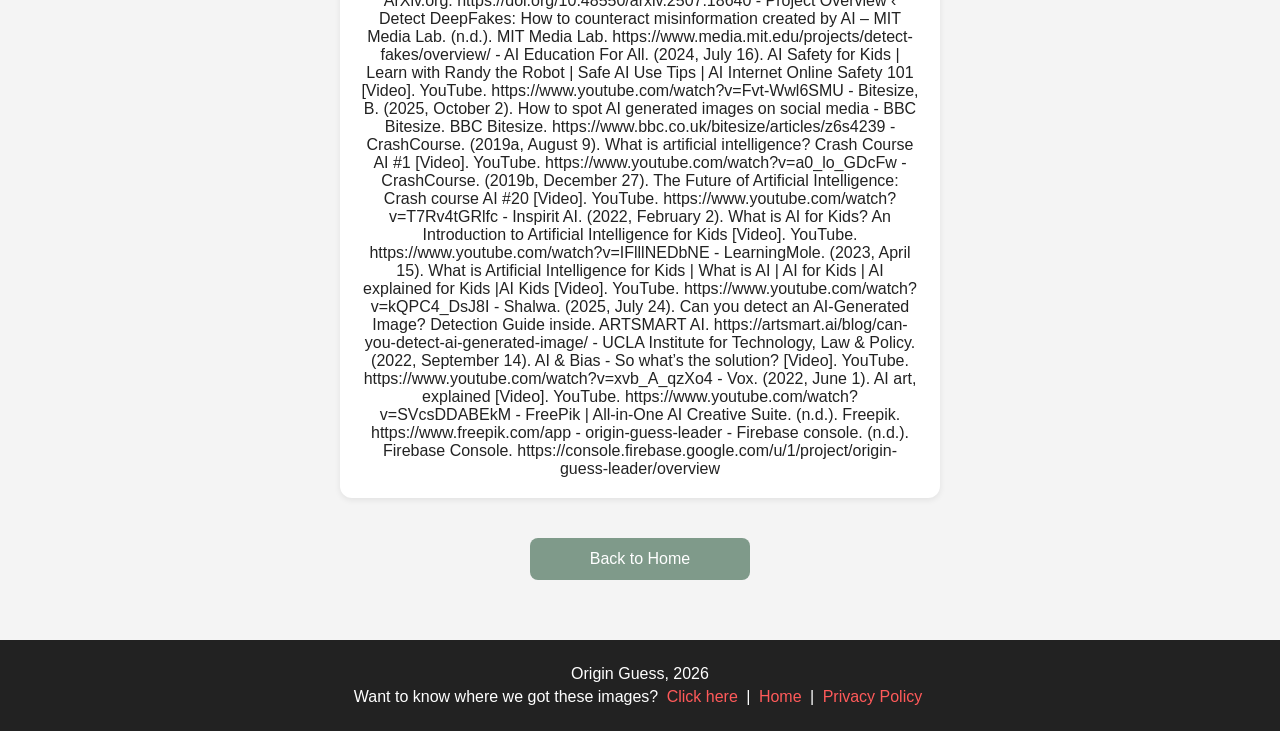
==== commit a4886e64: "Update about.html" ====
--- a/about.html
+++ b/about.html
@@ -87,20 +87,20 @@
         Our images can be found on freepik.com. No images were specifically generated for this project, we only use images that have already been generated to help preserve our Earth.
         The only element that relies on AI for this game is our leaderboard.html . Our coders are not professionals and can't answer every question, so we relied on Gemini AI built into Firebase to help us get the leaderboard up and running.
         References:
-        Reporter’s Guide to Detecting AI-Generated Content. (n.d.). https://gijn.org/resource/guide-detecting-ai-generated-content/
-        Roca, T., Roman, A. C., Vega, J. T., Duarte, M., Wang, P., White, K., Misra, A., & Ferres, J. L. (2025). How good are humans at detecting AI-generated images? Learnings from an experiment. ArXiv.org. https://doi.org/10.48550/arxiv.2507.18640
-        Project Overview ‹ Detect DeepFakes: How to counteract misinformation created by AI – MIT Media Lab. (n.d.). MIT Media Lab. https://www.media.mit.edu/projects/detect-fakes/overview/
-        AI Education For All. (2024, July 16). AI Safety for Kids | Learn with Randy the Robot | Safe AI Use Tips | AI Internet Online Safety 101 [Video]. YouTube. https://www.youtube.com/watch?v=Fvt-Wwl6SMU 
-        Bitesize, B. (2025, October 2). How to spot AI generated images on social media - BBC Bitesize. BBC Bitesize. https://www.bbc.co.uk/bitesize/articles/z6s4239 
-        CrashCourse. (2019a, August 9). What is artificial intelligence? Crash Course AI #1 [Video]. YouTube. https://www.youtube.com/watch?v=a0_lo_GDcFw 
-        CrashCourse. (2019b, December 27). The Future of Artificial Intelligence: Crash course AI #20 [Video]. YouTube. https://www.youtube.com/watch?v=T7Rv4tGRlfc 
-        Inspirit AI. (2022, February 2). What is AI for Kids? An Introduction to Artificial Intelligence for Kids [Video]. YouTube. https://www.youtube.com/watch?v=IFlllNEDbNE 
-        LearningMole. (2023, April 15). What is Artificial Intelligence for Kids | What is AI | AI for Kids | AI explained for Kids |AI Kids [Video]. YouTube. https://www.youtube.com/watch?v=kQPC4_DsJ8I 
-        Shalwa. (2025, July 24). Can you detect an AI-Generated Image? Detection Guide inside. ARTSMART AI. https://artsmart.ai/blog/can-you-detect-ai-generated-image/ 
-        UCLA Institute for Technology, Law & Policy. (2022, September 14). AI & Bias - So what’s the solution? [Video]. YouTube. https://www.youtube.com/watch?v=xvb_A_qzXo4 
-        Vox. (2022, June 1). AI art, explained [Video]. YouTube. https://www.youtube.com/watch?v=SVcsDDABEkM
-        FreePik | All-in-One AI Creative Suite. (n.d.). Freepik. https://www.freepik.com/app
-        origin-guess-leader - Firebase console. (n.d.). Firebase Console. https://console.firebase.google.com/u/1/project/origin-guess-leader/overview
+        - Reporter’s Guide to Detecting AI-Generated Content. (n.d.). https://gijn.org/resource/guide-detecting-ai-generated-content/
+        - Roca, T., Roman, A. C., Vega, J. T., Duarte, M., Wang, P., White, K., Misra, A., & Ferres, J. L. (2025). How good are humans at detecting AI-generated images? Learnings from an experiment. ArXiv.org. https://doi.org/10.48550/arxiv.2507.18640
+        - Project Overview ‹ Detect DeepFakes: How to counteract misinformation created by AI – MIT Media Lab. (n.d.). MIT Media Lab. https://www.media.mit.edu/projects/detect-fakes/overview/
+        - AI Education For All. (2024, July 16). AI Safety for Kids | Learn with Randy the Robot | Safe AI Use Tips | AI Internet Online Safety 101 [Video]. YouTube. https://www.youtube.com/watch?v=Fvt-Wwl6SMU 
+        - Bitesize, B. (2025, October 2). How to spot AI generated images on social media - BBC Bitesize. BBC Bitesize. https://www.bbc.co.uk/bitesize/articles/z6s4239 
+        - CrashCourse. (2019a, August 9). What is artificial intelligence? Crash Course AI #1 [Video]. YouTube. https://www.youtube.com/watch?v=a0_lo_GDcFw 
+        - CrashCourse. (2019b, December 27). The Future of Artificial Intelligence: Crash course AI #20 [Video]. YouTube. https://www.youtube.com/watch?v=T7Rv4tGRlfc 
+        - Inspirit AI. (2022, February 2). What is AI for Kids? An Introduction to Artificial Intelligence for Kids [Video]. YouTube. https://www.youtube.com/watch?v=IFlllNEDbNE 
+        - LearningMole. (2023, April 15). What is Artificial Intelligence for Kids | What is AI | AI for Kids | AI explained for Kids |AI Kids [Video]. YouTube. https://www.youtube.com/watch?v=kQPC4_DsJ8I 
+        - Shalwa. (2025, July 24). Can you detect an AI-Generated Image? Detection Guide inside. ARTSMART AI. https://artsmart.ai/blog/can-you-detect-ai-generated-image/ 
+        - UCLA Institute for Technology, Law & Policy. (2022, September 14). AI & Bias - So what’s the solution? [Video]. YouTube. https://www.youtube.com/watch?v=xvb_A_qzXo4 
+        - Vox. (2022, June 1). AI art, explained [Video]. YouTube. https://www.youtube.com/watch?v=SVcsDDABEkM
+        - FreePik | All-in-One AI Creative Suite. (n.d.). Freepik. https://www.freepik.com/app
+        - origin-guess-leader - Firebase console. (n.d.). Firebase Console. https://console.firebase.google.com/u/1/project/origin-guess-leader/overview
       </p>
     </div>
 
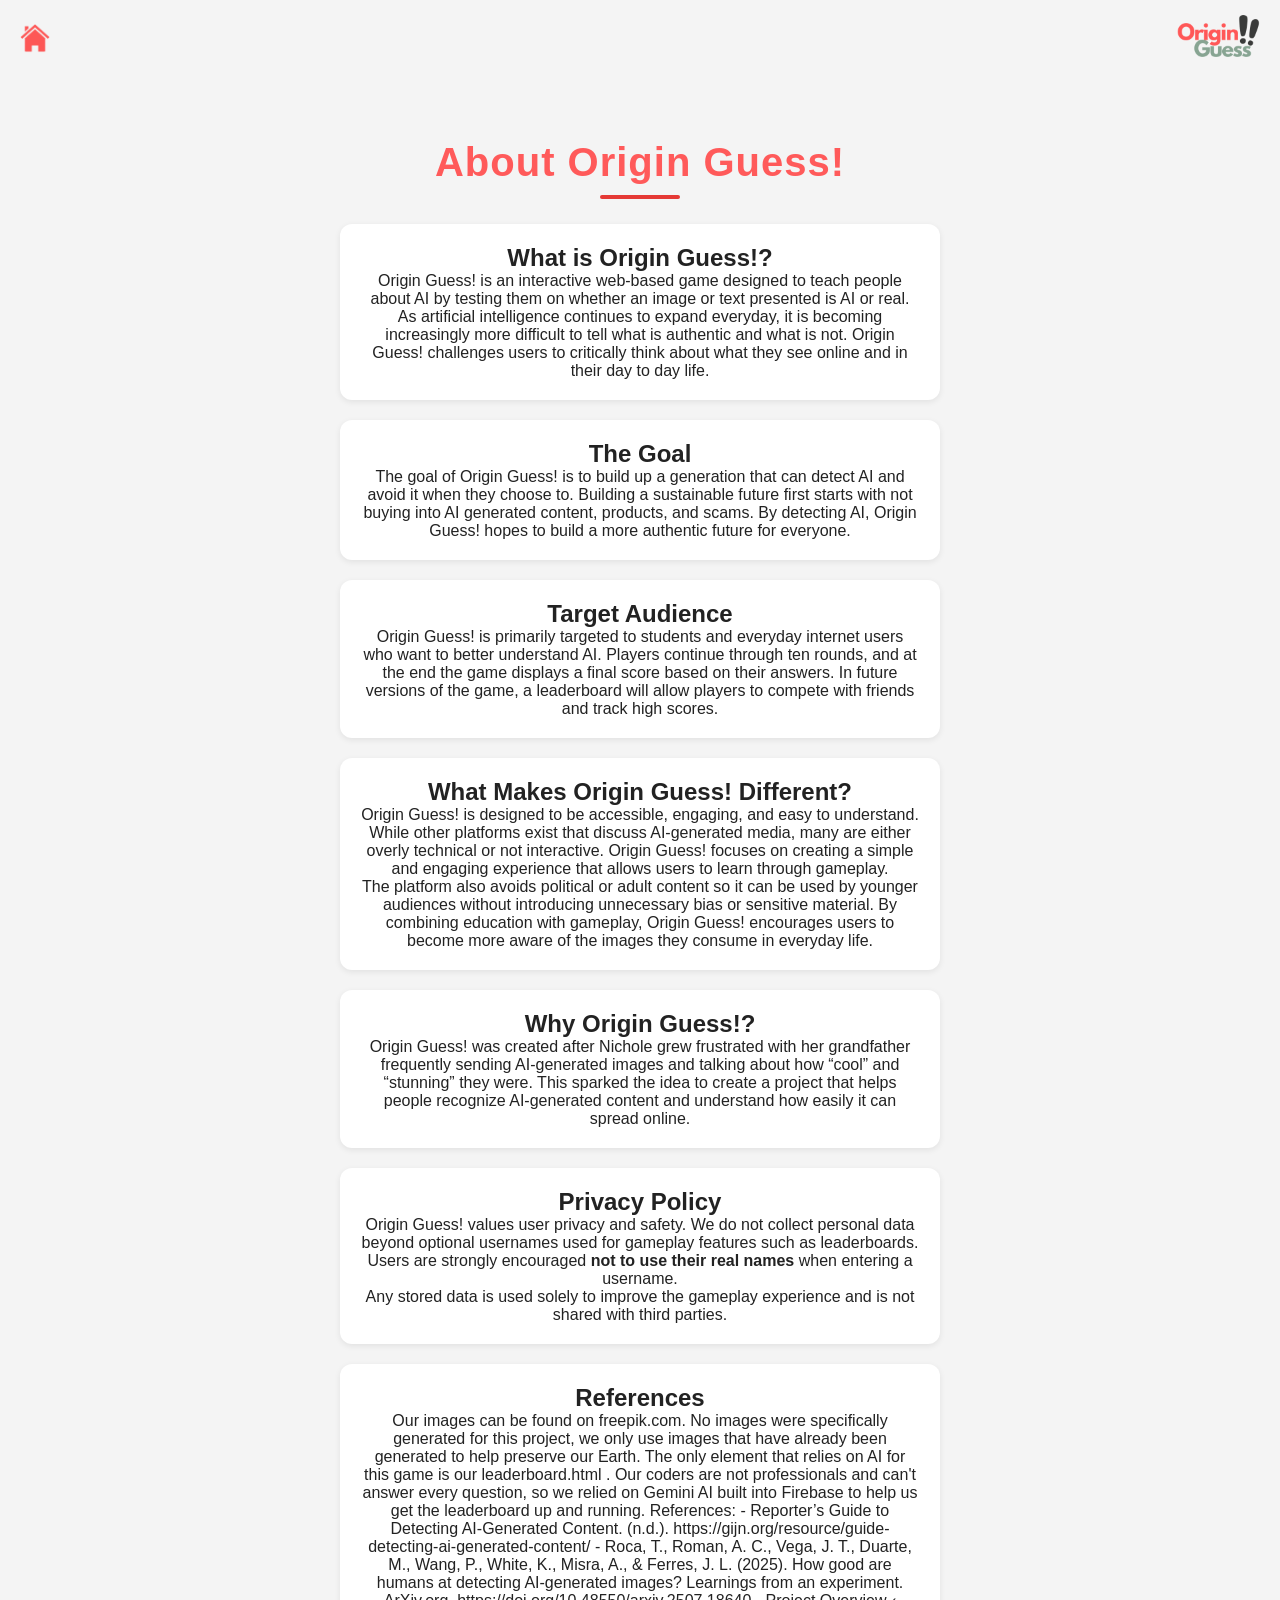
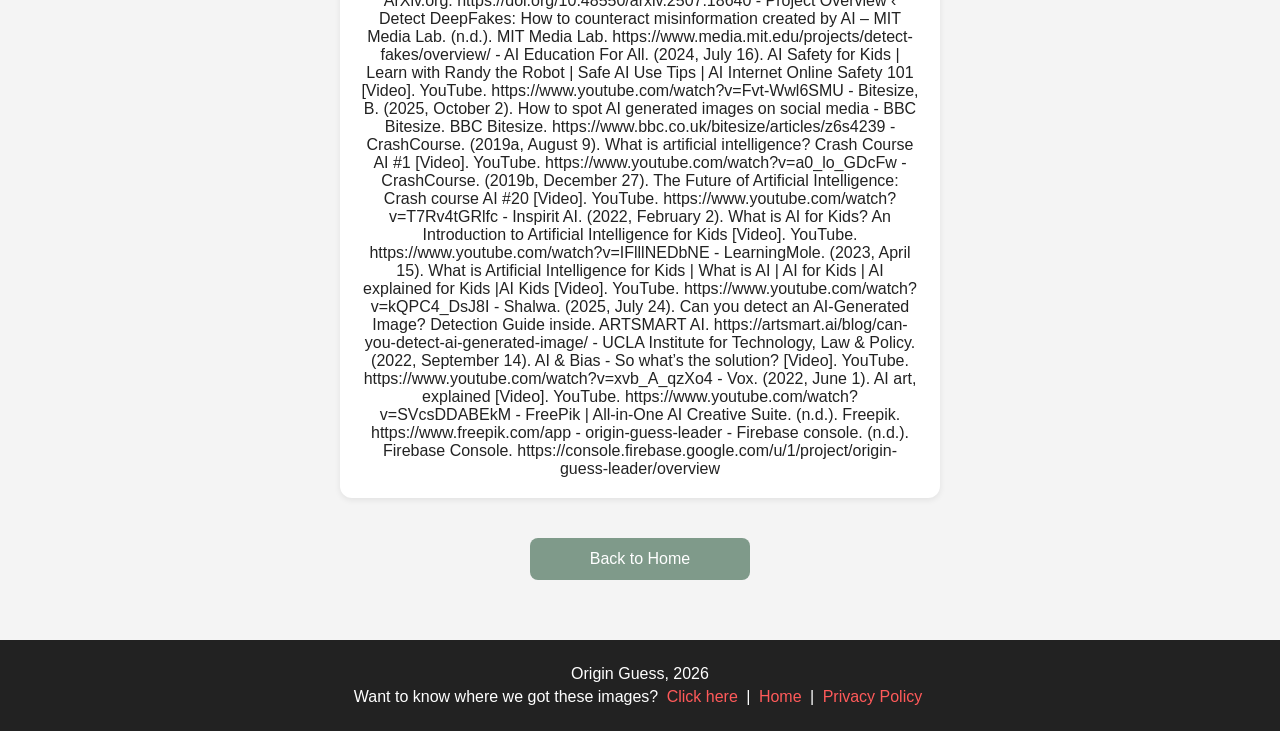
==== commit b93d7b30: "Update about.html" ====
--- a/about.html
+++ b/about.html
@@ -12,7 +12,7 @@
     <a href="index.html">
       <img src="home.png" alt="Home" class="home-btn">
     </a>
-    <img src="LOGO.jpg" alt="Origin Guess Logo" class="header-logo">
+    <img src="Origin Guess Clear!!.png" alt="Origin Guess Logo" class="header-logo">
   </header>
 
   <div class="game-container">
